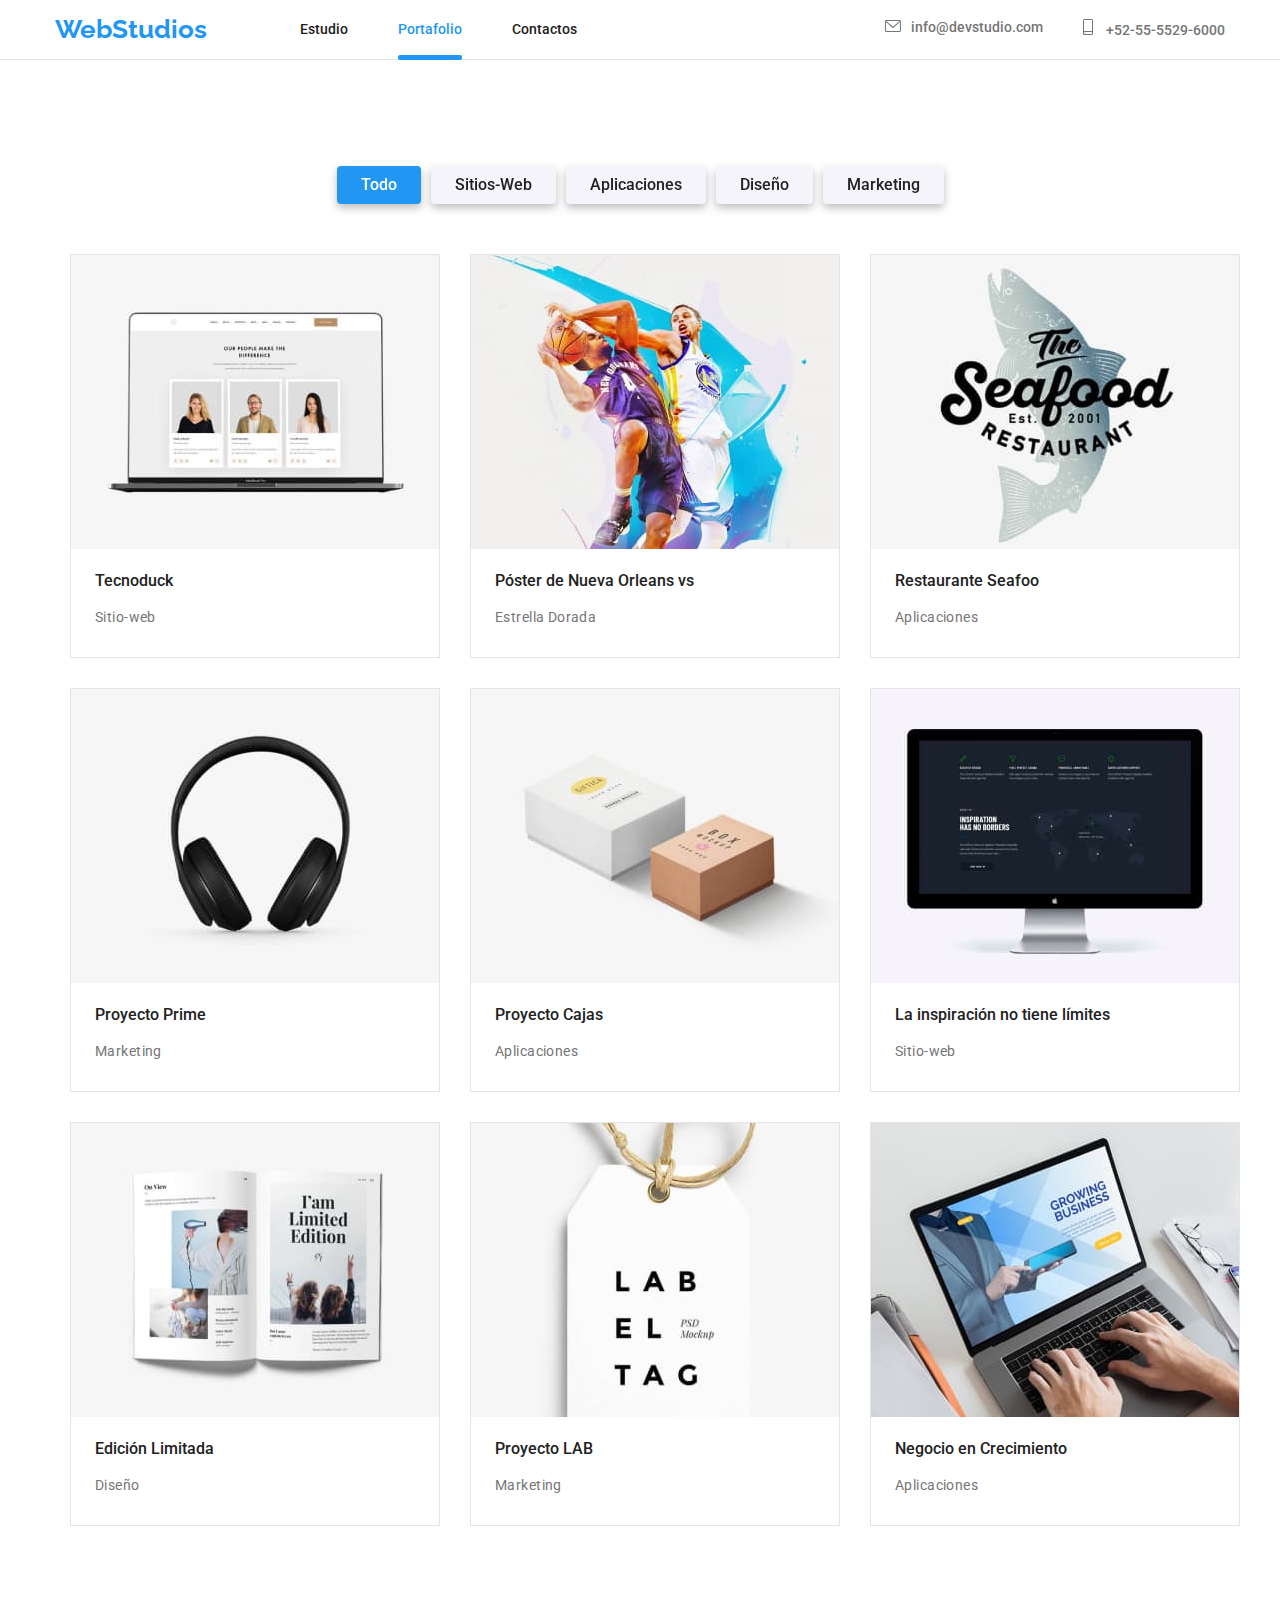
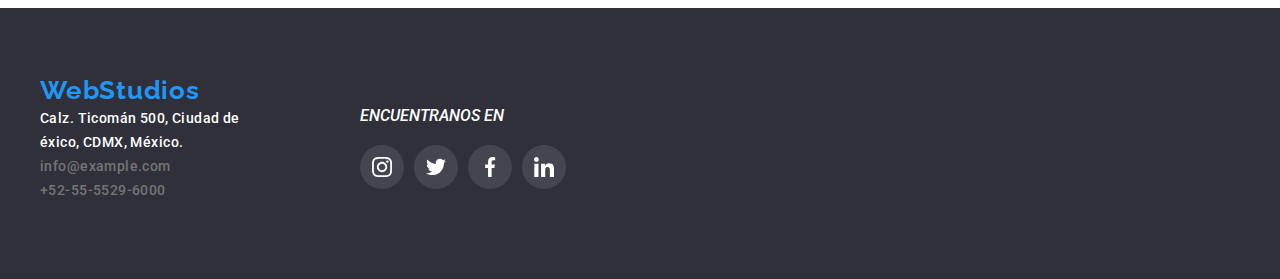
==== portafolio.html @ 00bbea26 "primera entrega de la tarea 6" ====
<!DOCTYPE html>
<html lang="en">
  <head>
    <meta charset="UTF-8" />
    <meta http-equiv="X-UA-Compatible" content="IE=edge" />
    <meta name="viewport" content="width=device-width, initial-scale=1.0" />
    <title>portafolio</title>
    <link
      rel="stylesheet"
      href="https://cdnjs.cloudflare.com/ajax/libs/modern-normalize/1.0.0/modern-normalize.min.css"
    />
    <link rel="stylesheet" href="css/styles.css" />
    <link rel="preconnect" href="https://fonts.googleapis.com" />
    <link rel="preconnect" href="https://fonts.gstatic.com" crossorigin />
    <link
      href="https://fonts.googleapis.com/css2?family=Raleway:wght@700&family=Roboto:wght@400;500;700;900&display=swap"
      rel="stylesheet"
    />
  </head>

  <body>
    <!-- header -->
    <header class="list-header">
      <!-- site nav -->
      <div class="container list-header">
        <nav class="site-nav">
          <a class="logo-webstudios" href="index.html">WebStudios</a>
          <ul class="list-nav">
            <li><a class="nav" href="./index.html">Estudio</a></li>
            <li>
              <a class="nav active underlined" href="./portafolio.html"
                >Portafolio</a
              >
            </li>
            <li><a class="nav" href="#">Contactos</a></li>
          </ul>
        </nav>
        <ul class="list-info">
          <li>
            <a class="info" href="mailto:info@devstudio.com">
              <svg class="icon" xmlns="http://www.w3.org/2000/svg">
                <use href="./images/symbol-defs.svg#icon-sobre-1"></use>
              </svg>
              info@devstudio.com
            </a>
          </li>
          <li>
            <a class="info" href="tel:+52-55-5529-6000">
              <svg class="icon-phone" xmlns="http://www.w3.org/2000/svg">
                <use href="./images/symbol-defs.svg#icon-telefono-1"></use>
              </svg>
              +52-55-5529-6000
            </a>
          </li>
        </ul>
      </div>
    </header>
    <!-- Filtro de la pagina -->
    <main>
      <section class="container cards">
        <div class="content-button-cards">
          <ul class="content-button">
            <li class="filter">
              <button class="btn-active" type="button">Todo</button>
            </li>
            <li class="filter"><button type="button">Sitios-Web</button></li>
            <li class="filter"><button type="button">Aplicaciones</button></li>
            <li class="filter"><button type="button">Diseño</button></li>
            <li class="filter"><button type="button">Marketing</button></li>
          </ul>
        </div>
        <!-- Grupo de elemnetos -->
        <div>
          <ul class="content-cards">
            <li class="project-cards">
              <div class="card-image">
                <img
                  src="images/cards1.jpg"
                  alt="chico con camisa vinotinto"
                  width="370"
                  height="294"
                />
                <div class="cards-emergent">
                  <p>
                    Tecnoduck es una plataforma de distribución de coronavirus
                    de última generación. Las compañías usan esta plataforma
                    para el espionaje digital y los ataques a los servidores
                    seguros de la competencia.
                  </p>
                </div>
              </div>
              <div class="name-cards">
                <h3>Tecnoduck</h3>
                <p class="name-app">Sitio-web</p>
              </div>
            </li>
            <li class="project-cards">
              <div class="card-image">
                <img
                  src="images/cards2.jpg"
                  alt="chico con camisa azul"
                  width="370"
                  height="294"
                />
                <div class="cards-emergent">
                  <p>
                    Tecnoduck es una plataforma de distribución de coronavirus
                    de última generación. Las compañías usan esta plataforma
                    para el espionaje digital y los ataques a los servidores
                    seguros de la competencia.
                  </p>
                </div>
              </div>
              <div class="name-cards">
                <h3>Póster de Nueva Orleans vs</h3>
                <p class="name-app">Estrella Dorada</p>
              </div>
            </li>
            <li class="project-cards">
              <div class="card-image">
                <img
                  src="images/cards3.jpg"
                  alt="chico con camisa negra"
                  width="370"
                  height="294"
                />
                <div class="cards-emergent">
                  <p>
                    Tecnoduck es una plataforma de distribución de coronavirus
                    de última generación. Las compañías usan esta plataforma
                    para el espionaje digital y los ataques a los servidores
                    seguros de la competencia.
                  </p>
                </div>
              </div>
              <div class="name-cards">
                <h3>Restaurante Seafoo</h3>
                <p class="name-app">Aplicaciones</p>
              </div>
            </li>
            <li class="project-cards">
              <div class="card-image">
                <img
                  src="images/cards4.jpg"
                  alt="chico con camisa azul"
                  width="370"
                  height="294"
                />
                <div class="cards-emergent">
                  <p>
                    Tecnoduck es una plataforma de distribución de coronavirus
                    de última generación. Las compañías usan esta plataforma
                    para el espionaje digital y los ataques a los servidores
                    seguros de la competencia.
                  </p>
                </div>
              </div>
              <div class="name-cards">
                <h3>Proyecto Prime</h3>
                <p class="name-app">Marketing</p>
              </div>
            </li>
            <li class="project-cards">
              <div class="card-image">
                <img
                  src="images/cards5.jpg"
                  alt="chico con camisa azul"
                  width="370"
                  height="294"
                />
                <div class="cards-emergent">
                  <p>
                    Tecnoduck es una plataforma de distribución de coronavirus
                    de última generación. Las compañías usan esta plataforma
                    para el espionaje digital y los ataques a los servidores
                    seguros de la competencia.
                  </p>
                </div>
              </div>
              <div class="name-cards">
                <h3>Proyecto Cajas</h3>
                <p class="name-app">Aplicaciones</p>
              </div>
            </li>
            <li class="project-cards">
              <div class="card-image">
                <img
                  src="images/cards6.jpg"
                  alt="chico con camisa azul"
                  width="370"
                  height="294"
                />
                <div class="cards-emergent">
                  <p>
                    Tecnoduck es una plataforma de distribución de coronavirus
                    de última generación. Las compañías usan esta plataforma
                    para el espionaje digital y los ataques a los servidores
                    seguros de la competencia.
                  </p>
                </div>
              </div>
              <div class="name-cards">
                <h3>La inspiración no tiene límites</h3>
                <p class="name-app">Sitio-web</p>
              </div>
            </li>
            <li class="project-cards">
              <div class="card-image">
                <img
                  src="images/cards7.jpg"
                  alt="chico con camisa azul"
                  width="370"
                  height="294"
                />
                <div class="cards-emergent">
                  <p>
                    Tecnoduck es una plataforma de distribución de coronavirus
                    de última generación. Las compañías usan esta plataforma
                    para el espionaje digital y los ataques a los servidores
                    seguros de la competencia.
                  </p>
                </div>
              </div>
              <div class="name-cards">
                <h3>Edición Limitada</h3>
                <p class="name-app">Diseño</p>
              </div>
            </li>
            <li class="project-cards">
              <div class="card-image">
                <img
                  src="images/cards8.jpg"
                  alt="chico con camisa azul"
                  width="370"
                  height="294"
                />
                <div class="cards-emergent">
                  <p>
                    Tecnoduck es una plataforma de distribución de coronavirus
                    de última generación. Las compañías usan esta plataforma
                    para el espionaje digital y los ataques a los servidores
                    seguros de la competencia.
                  </p>
                </div>
              </div>
              <div class="name-cards">
                <h3>Proyecto LAB</h3>
                <p class="name-app">Marketing</p>
              </div>
            </li>
            <li class="project-cards">
              <div class="card-image">
                <img
                  src="images/cards9.jpg"
                  alt="chico con camisa azul"
                  width="370"
                  height="294"
                />
                <div class="cards-emergent">
                  <p>
                    Tecnoduck es una plataforma de distribución de coronavirus
                    de última generación. Las compañías usan esta plataforma
                    para el espionaje digital y los ataques a los servidores
                    seguros de la competencia.
                  </p>
                </div>
              </div>
              <div class="name-cards">
                <h3>Negocio en Crecimiento</h3>
                <p class="name-app">Aplicaciones</p>
              </div>
            </li>
          </ul>
        </div>
      </section>
    </main>
    <!-- Footer -->
    <footer class="background-footer">
      <div class="container footer-info">
        <h2><a class="logo-webstudios-footer" href="#">WebStudios</a></h2>
        <address>
          <div class="content-footer">
            <ul>
              <li>
                <a
                  class="description"
                  href="https://www.google.com/maps/place/Calz.+Ticom%C3%A1n+500,+La+Laguna+Ticoman,+Gustavo+A.+Madero,+07340+Ciudad+de+M%C3%A9xico,+CDMX,+M%C3%A9xico/@19.5093082,-99.1322997,16.51z/data=!4m5!3m4!1s0x85d1f9c66374d1dd:0x72c74207e8767392!8m2!3d19.5102022!4d-99.1324912"
                  target="_blank"
                  rel="noreferrer noopener nofollow"
                  >Calz. Ticomán 500, Ciudad de <br />
                  éxico, CDMX, México.</a
                >
              </li>
              <li>
                <a class="description-info" href="malito:info@example.com"
                  >info@example.com</a
                >
              </li>
              <li>
                <a class="description-info" href="tel:+52-55-5529-6000"
                  >+52-55-5529-6000</a
                >
              </li>
            </ul>
            <address>
              <div class="encuentranos"><h3>ENCUENTRANOS EN</h3></div>
              <div class="content-redes">
                <svg
                  class="redes-footer"
                  href="#"
                  xmlns="http://www.w3.org/2000/svg"
                >
                  <use href="./images/symbol-defs.svg#icon-elipse-0"></use>
                </svg>
                <svg
                  class="redes-footer"
                  href="#"
                  xmlns="http://www.w3.org/2000/svg"
                >
                  <use href="./images/symbol-defs.svg#icon-elipse-1"></use>
                </svg>
                <svg
                  class="redes-footer"
                  href="#"
                  xmlns="http://www.w3.org/2000/svg"
                >
                  <use href="./images/symbol-defs.svg#icon-elipse-2"></use>
                </svg>
                <svg
                  class="redes-footer"
                  href="#"
                  xmlns="http://www.w3.org/2000/svg"
                >
                  <use href="./images/symbol-defs.svg#icon-elipse-3"></use>
                </svg>
              </div>
            </address>
          </div>
        </address>
      </div>
    </footer>
  </body>
</html>
---- css/styles.css ----
* h1 {
  font-weight: 900;
  font-size: 44px;
  line-height: 1.3;
}

h2 {
  font-weight: 700;
  font-size: 36px;
  line-height: 1.1;
}

h3 {
  font-weight: 500;
  font-size: 16px;
  line-height: 1.1;
}

li {
  list-style: none;
}

:root {
  --color-azul: #2196f3;
  --color-gris: #757575;
  --color-blanco: #ffffff;
  --color-azul-oscuro: #2f303a;
  --color-negro: #212121;
  --color-gris-claro: #f5f4fa;
  --color-gris-header: #e5e5e5;
  --color-gris-medio: #afb1b8;
  --color-rgba: rgba(255, 255, 255, 0.1);
  --text-decoracion: none;
}

h1,
h2,
h3,
h4,
h5,
h6,
ul,
li {
  margin: 0;
  padding: 0;
}

/* -------Estudio------- */

body {
  font-family: "Roboto", "Raleway", sans-serif;
  color: var(--color-negro);
  font-weight: 400;
  font-size: 14px;
}

/* header */

header ul li a {
  color: var(--color-negro);
  text-decoration: var(--text-decoracion);
}

.container {
  width: 1200px;
  padding-left: 15px;
  padding-right: 15px;
  margin: 0 auto;
}

.logo-webstudios {
  font-weight: 700;
  font-size: 26px;
  line-height: 1.1;
  font-family: raleway;
  color: var(--color-azul);
  text-decoration: var(--text-decoracion);
}

.logo-webstudios:hover {
  filter: drop-shadow(0px 4px 4px rgba(31, 100, 218, 0.534));
}

/* site nav  */

.list-header {
  display: flex;
  flex-direction: row;
  justify-content: space-between;
  align-items: center;
  height: 60px;
  border-bottom: 1px solid var(--color-gris-header);
}

.list-nav {
  display: flex;
  flex-direction: row;
  gap: 50px;
}

.list-info {
  display: flex;
  flex-direction: row;
  justify-content: flex-end;
  gap: 30px;
}

.list-info:hover {
  stroke: var(--color-azul);
}

.site-nav {
  display: flex;
  align-items: center;
  gap: 93px;
}

.icon {
  fill: var(--color-gris);
  width: 30px;
  height: 12px;
}

.icon-phone {
  fill: var(--color-gris);
  width: 30px;
  height: 16px;
}

.advantages {
  padding-top: 30px;
}

.backgroud-advantages {
  width: 70px;
  height: 70px;
  left: 306px;
  top: 794px;
}

.content-advantages {
  background: var(--color-gris-claro);
  width: 270px;
  height: 120px;
  left: 206px;
  top: 769px;
  display: flex;
  justify-content: center;
  align-items: center;
}

.active {
  color: var(--color-azul);
}

a {
  position: relative;
  font-weight: 500;
  line-height: 1.1;
}

a.nav:focus {
  stroke: var(--color-azul);
}

a:hover {
  color: var(--color-azul);
}

.info {
  color: var(--color-gris);
}

a.nav.active.underlined::after {
  content: "";
  display: block;
  width: 100%;
  height: 5px;
  top: 34px;
  position: absolute;
  background-color: var(--color-azul);
  border-radius: 2px;
}

/* section title */

.title {
  justify-content: center;
  color: var(--color-blanco);
  letter-spacing: 0.06em;
  text-align: center;
}

.title-background {
  background-image: linear-gradient(to bottom, #2f303a66, #2f303a66),
  url(../images/picture-background.jpg);
  background-repeat: no-repeat;
  background-position: center;
  height: 600px;
  left: 448px;
  top: 280px;
  top: 80px;
  display: flex;
  flex-direction: column;
  justify-content: center;
  align-items: center;
  background-color: var(--color-azul-oscuro);
  gap: 20px;
}

button.service-request {
  font-family: roboto;
  font-weight: 500;
  font-size: 16px;
  line-height: 1.6;
  padding: 10px;
  border: none;
  border-radius: 4px;
  cursor: pointer;
  color: var(--color-blanco);
  background: var(--color-azul);
}

.service-request {
  display: flex;
  justify-content: center;
  align-items: center;
  font-weight: 700;
  font-size: 16px;
  line-height: 1.8;
  letter-spacing: 0.06em;
  color: var(--color-blanco);
  background: var(--color-azul);
}

button.service-request:hover {
  font-size: 17px;
  color: var(--color-blanco);
}

.modal {
  position: absolute;
  width: 528px;
  height: 581px;
  background: #ffffff;
  border-radius: 4px;
  top: 50%;
  padding: 40px;
  left: 50%;
  transform: translate(-50%, -50%);
  padding-top: 43px;
}

.close-modal {
  position: absolute;
  top: 8px;
  right: 8px;
  width: 30px;
  height: 30px;
  color: var(--color-gris-medio);
  filter: drop-shadow(0px 4px 4px rgba(0, 0, 0, 0.25));
}

.close-modal:hover {
  fill: var(--color-azul);
}

.title-modal {
  display: flex;
  font-size: 20px;
  justify-content: center;
  letter-spacing: 0.03em;
}

.input-modal {
  display: block;
  outline: none;
  width: 100%;
  height: 40px;
  box-shadow: 0px 1px 3px rgba(0, 0, 0, 0.12), 0px 1px 1px rgba(0, 0, 0, 0.14), 0px 2px 1px rgba(0, 0, 0, 0.2);
  border-radius: 4px;
  padding-left: 42px;
  border: 1px solid rgba(33, 33, 33, 0.2);
}

.input-modal:focus, .input-modal:hover {
  border: 1px solid #2196F3
}

.description-input {
  font-style: normal;
  font-weight: 400;
  font-size: 12px;
  line-height: 14px;
  letter-spacing: 0.01em;
  color: #757575;
  margin: 0px;
  padding-bottom: 4px;
  padding-top: 11px;
}

.position-input {
  position: relative;
}

.persona-negra-svg {
  position: absolute;
  top: 11px;
  left: 12px;
  width: 18px;
  height: 18px;
}

.input-modal:hover + .persona-negra-svg,
.input-modal:focus + .persona-negra-svg {
  fill: var(--color-azul);
}

.textarea-modal {
  width: 100%;
  outline: none;
  border: 1px solid rgba(33, 33, 33, 0.2);
  padding: 12px 12px 16px 16px;
  box-shadow: 0px 1px 3px rgba(0, 0, 0, 0.12), 0px 1px 1px rgba(0, 0, 0, 0.14), 0px 2px 1px rgba(0, 0, 0, 0.2);
  border-radius: 4px;
}

.checkbox-modal {
  font-size: 14px;
  letter-spacing: 0.03em;
  color: #757575;
  line-height: 1.7;
  padding-top: 20px; 
  padding-left: 30px;
  padding-bottom: 15px;
}

.check-input {
  width: 16px;
  height: 15px;
  margin-left: -20px;
  
}

.send-form {
  display: flex;
  flex-direction: row;
  justify-content: center;
}

.button-enviar {
  position: relative;
  width: 200px;
  height: 50px;
  border-radius: 4px;
  border: none;
  background-color: #2196F3;
  color: #fff;
  text-decoration: none;
  cursor: pointer;
}


.backdrop {
  position: fixed;
  top: 0;
  left: 0;
  width: 100vw;
  height: 100vh;
  background-color: rgba(0, 0, 0, 0.5);
  z-index: 1;
  opacity: 1;
  visibility: visible;
  box-shadow: 0px 1px 3px rgba(0, 0, 0, 0.12), 0px 1px 1px rgba(0, 0, 0, 0.14),
    0px 2px 1px rgba(0, 0, 0, 0.2);
  border-radius: 4px;
}


.is-hidden {
  visibility: hidden;
  opacity: 0;
  pointer-events: none;
  transition-property: all;
}

/* previous requirements */

.details-description {
  width: 270px;
  height: 75px;
  left: 206px;
  top: 945px;
  line-height: 1.7;
  color: (--color-gris);
}

.sub-title {
  padding-top: 94px;
  padding-bottom: 50px;
  display: flex;
  justify-content: center;
}

.task-description {
  display: flex;
  flex-direction: row;
  padding-top: 82px;
  gap: 30px;
}

.backgroud-advantages {
  width: 70px;
  height: 70px;
  left: 306px;
  top: 79px;
  letter-spacing: 0.03em;
  gap: 30px;
}

.content-sub-title {
  display: flex;
  flex-direction: row;
  justify-content: center;
  padding-bottom: 93px;
  gap: 40px;
}

.first-images {
  position: relative;
}

.footer-de-images {
  position: absolute;
  bottom: 1%;
  width: 373px;
  height: 70px;
  display: flex;
  justify-content: center;
  align-items: center;
  font-weight: 700;
  color: var(--color-blanco);
  letter-spacing: 0.03em;
  background: rgba(47, 48, 58, 0.8);
}

/* teachers */

.work-team {
  background: var(--color-gris-claro);
}

.cards-teachers {
  padding-bottom: 94px;
}

li.teachers {
  background: #ffffff;
  box-shadow: 0px 1px 3px rgba(0, 0, 0, 0.12), 0px 1px 1px rgba(0, 0, 0, 0.14),
    0px 2px 1px rgba(0, 0, 0, 0.2);
  border-radius: 0px 0px 4px 4px;
}

li.teachers:hover {
  filter: drop-shadow(0px 4px 4px rgba(0, 0, 0, 0.25));
}

.team {
  display: flex;
  justify-content: center;
  gap: 37px;
}

.name-teachers {
  text-align: center;
  letter-spacing: 0.03em;
  padding-top: 30px;
  padding-bottom: 10px;
  margin: 0px;
}

.content-redes {
  display: flex;
  justify-content: center;
  padding-bottom: 30px;
  gap: 10px;
}

.redes:hover {
  color: var(--color-blanco);
  fill: var(--color-azul);
}

.redes {
  width: 44px;
  height: 44px;
  color: var(--color-gris-medio);
  fill: var(--color-blanco);
}

.sub-title-customers {
  padding-top: 59px;
  padding-bottom: 44px;
  display: flex;
  justify-content: center;
}

.content-customers {
  padding-bottom: 151px;
  display: flex;
  fill: var(--color-gris-medio);
  gap: 30px;
}

.customers {
  width: 170px;
  height: 81px;
  left: 1015px;
  top: 2447px;
  filter: drop-shadow(0px 4px 4px rgba(0, 0, 0, 0.25));
  border: 2px solid;
  border-radius: 4px;
  border-color: var(--color-gris-medio);
}

.customers:hover {
  border-color: var(--color-azul);
  fill: var(--color-azul);
}

.subtitles-p {
  text-align: center;
  letter-spacing: 0.03em;
  padding-bottom: 30px;
  margin: 0px;
  color: var(--color-gris);
}
/* -------Portafolio-------*/

/* Filtro de la pagina */

li button {
  font-family: roboto;
  font-weight: 500;
  font-size: 16px;
  padding: 6px 24px 6px 24px;
  line-height: 1.6;
  border: none;
  border-radius: 4px;
  cursor: pointer;
  color: var(--color-negro);
  background: var(--color-gris-claro);
  filter: drop-shadow(0px 4px 4px rgba(0, 0, 0, 0.25));
}

.content-button {
  margin-bottom: 50px;
  display: flex;
  line-height: 1.6;
  gap: 10px;
}

li button:focus {
  background: var(--color-azul);
  color: var(--color-blanco);
}

li button:hover {
  transition: background-color 0.5s;
  color: var(--color-blanco);
  background: var(--color-azul);
}

.btn-active {
  background-color: var(--color-azul);
  color: var(--color-blanco);
}

/* cards */

.cards {
  margin-top: 106px;
  display: flex;
  justify-content: center;
  flex-wrap: wrap;
  align-items: center;
}

.content-cards {
  padding-bottom: 82px;
  display: flex;
  justify-content: center;
  flex-wrap: wrap;
  gap: 30px;
}

.project-cards {
  position: relative;
  overflow: hidden;
  width: 370px;
  height: 404px;
  left: 15px;
  border: 1px solid var(--color-gris-header);
  cursor: pointer;
}

.card-image {
  position: relative;
  overflow: hidden;
}

.project-cards:hover .cards-emergent {
  transform: translateY(0%);
}

.cards-emergent {
  position: absolute;
  top: 0;
  width: 370px;
  height: 294px;
  font-weight: 400;
  font-size: 18px;
  line-height: 1.5;
  background: rgba(33, 150, 243, 0.9);
  letter-spacing: 0.03em;
  color: var(--color-blanco);
  padding: 63px 24px;
  transform: translateY(103%);
  transition: transform 250ms ease;
  transition-timing-function: cubic-bazier(0.4, 0, 0.2, 1);
}

.name-cards {
  padding: 20px 24px 20px 24px;
}

.name-app {
  margin: 0px;
  padding-top: 20px;
  letter-spacing: 0.03em;
  color: var(--color-gris);
}

li.project-cards:hover {
  box-shadow: 0px 1px 1px rgba(0, 0, 0, 0.12), 0px 4px 4px rgba(0, 0, 0, 0.06),
    1px 4px 6px rgba(0, 0, 0, 0.16);
}

/* others */

.background-footer {
  display: flex;
  flex-direction: column;
  background: var(--color-azul-oscuro);
}

.footer-info {
  padding: 0px;
  padding-top: 60px;
  padding-bottom: 60px;
}

.logo-webstudios-footer {
  font-weight: 700;
  font-size: 26px;
  line-height: 1.1;
  font-family: raleway;
  color: var(--color-azul);
  text-decoration: var(--text-decoracion);
  letter-spacing: 0.03em;
}

.description {
  font-style: normal;
  line-height: 1.7;
  letter-spacing: 0.03em;
  color: var(--color-blanco);
  text-decoration: var(--text-decoracion);
}

.description-info {
  font-style: normal;
  line-height: 1.7;
  letter-spacing: 0.03em;
  color: var(--color-gris);
  text-decoration: var(--text-decoracion);
}

.content-redes-footer {
  display: flex;
  justify-content: center;
  padding-left: 100px;
}

.encuentranos {
  display: flex;
  padding-bottom: 20px;
}

.content-footer {
  color: var(--color-blanco);
  display: flex;
  gap: 120px;
}

.redes-footer {
  width: 44px;
  height: 44px;
  fill: var(--color-rgba);
}

.redes-footer:hover {
  fill: var(--color-azul);
}
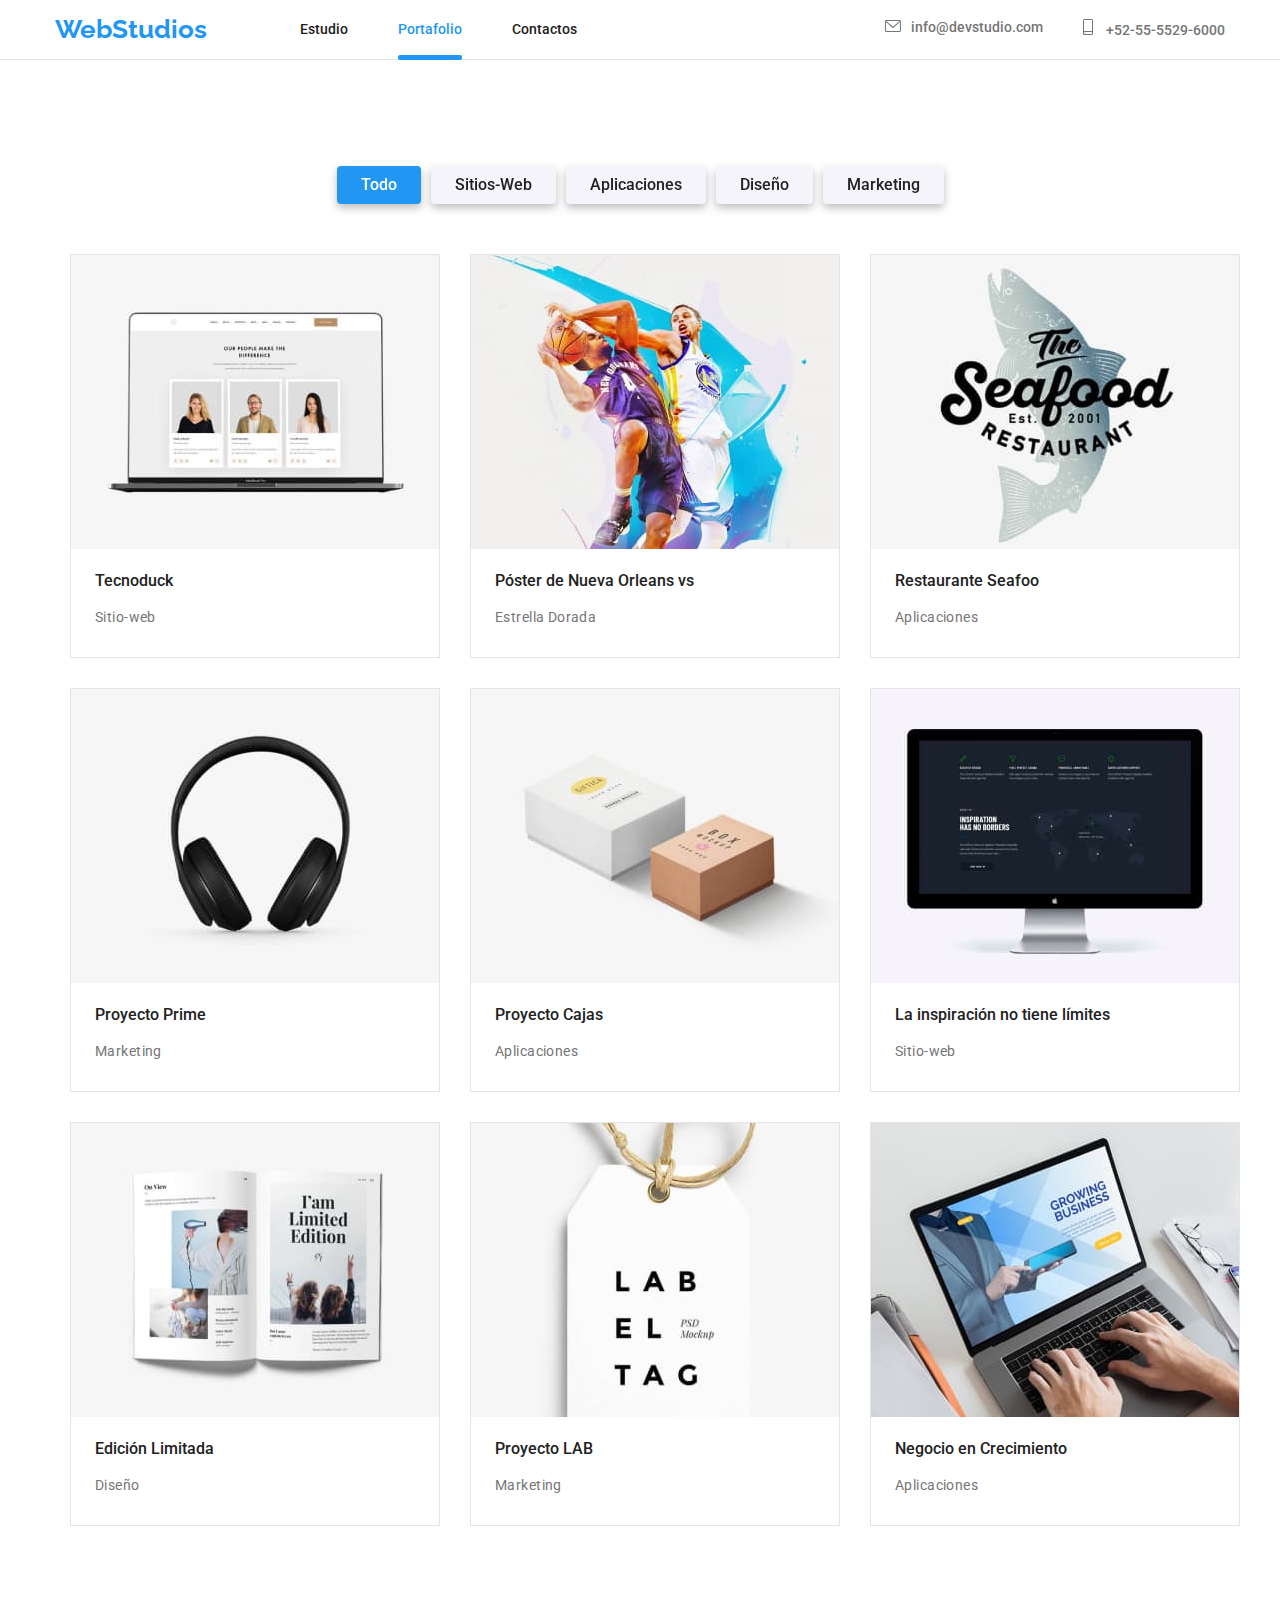
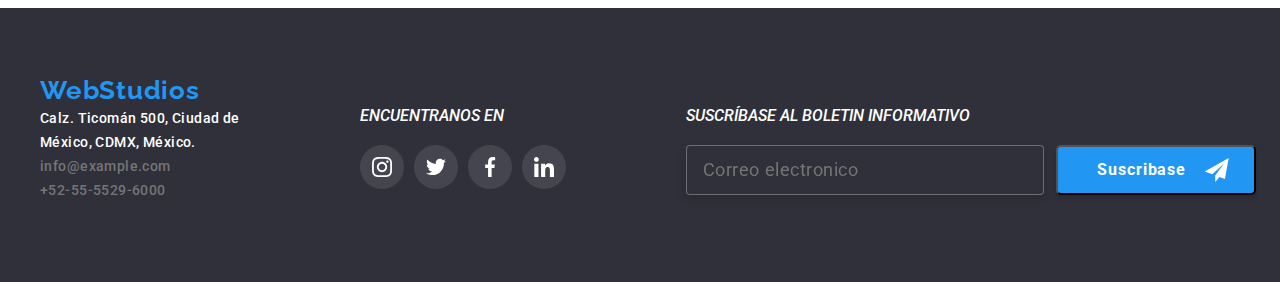
==== commit 3708fa46: "entrega de la tarea 6" ====
--- a/portafolio.html
+++ b/portafolio.html
@@ -287,8 +287,8 @@
                   href="https://www.google.com/maps/place/Calz.+Ticom%C3%A1n+500,+La+Laguna+Ticoman,+Gustavo+A.+Madero,+07340+Ciudad+de+M%C3%A9xico,+CDMX,+M%C3%A9xico/@19.5093082,-99.1322997,16.51z/data=!4m5!3m4!1s0x85d1f9c66374d1dd:0x72c74207e8767392!8m2!3d19.5102022!4d-99.1324912"
                   target="_blank"
                   rel="noreferrer noopener nofollow"
-                  >Calz. Ticomán 500, Ciudad de <br />
-                  éxico, CDMX, México.</a
+                  >Calz. Ticomán 500, Ciudad de <br>
+                  México, CDMX, México.</a
                 >
               </li>
               <li>
@@ -302,39 +302,56 @@
                 >
               </li>
             </ul>
-            <address>
+            <section>
               <div class="encuentranos"><h3>ENCUENTRANOS EN</h3></div>
-              <div class="content-redes">
-                <svg
-                  class="redes-footer"
-                  href="#"
-                  xmlns="http://www.w3.org/2000/svg"
-                >
-                  <use href="./images/symbol-defs.svg#icon-elipse-0"></use>
+              <ul class="content-redes">
+                <li>
+                  <svg
+                    class="redes-footer"
+                    href="#"
+                    xmlns="http://www.w3.org/2000/svg"
+                  >
+                    <use href="./images/symbol-defs.svg#icon-elipse-0"></use>
+                  </svg>
+                </li>
+                <li>
+                  <svg
+                    class="redes-footer"
+                    href="#"
+                    xmlns="http://www.w3.org/2000/svg"
+                  >
+                    <use href="./images/symbol-defs.svg#icon-elipse-1"></use>
+                  </svg>
+                </li>
+                <li>
+                  <svg
+                    class="redes-footer"
+                    href="#"
+                    xmlns="http://www.w3.org/2000/svg"
+                  >
+                    <use href="./images/symbol-defs.svg#icon-elipse-2"></use>
+                  </svg>
+                </li>
+                <li>
+                  <svg
+                    class="redes-footer"
+                    href="#"
+                    xmlns="http://www.w3.org/2000/svg"
+                  >
+                    <use href="./images/symbol-defs.svg#icon-elipse-3"></use>
+                  </svg>
+                </li>
+              </ul>
+            </section>
+            <div class="content-suscribase">
+                <div class="boletin"><h3>SUSCRÍBASE AL BOLETIN INFORMATIVO</h3></div>
+                <input class="btn" type="email" name="email" id="email" placeholder="Correo electronico">
+                <button class="btn-suscribase">Suscribase
+                <svg class="footer-svg" xmlns="http://www.w3.org/2000/svg">
+                  <use href="./images/symbol-defs.svg#icon-enviar-cono"></use>
                 </svg>
-                <svg
-                  class="redes-footer"
-                  href="#"
-                  xmlns="http://www.w3.org/2000/svg"
-                >
-                  <use href="./images/symbol-defs.svg#icon-elipse-1"></use>
-                </svg>
-                <svg
-                  class="redes-footer"
-                  href="#"
-                  xmlns="http://www.w3.org/2000/svg"
-                >
-                  <use href="./images/symbol-defs.svg#icon-elipse-2"></use>
-                </svg>
-                <svg
-                  class="redes-footer"
-                  href="#"
-                  xmlns="http://www.w3.org/2000/svg"
-                >
-                  <use href="./images/symbol-defs.svg#icon-elipse-3"></use>
-                </svg>
-              </div>
-            </address>
+                </button>
+              </div>
           </div>
         </address>
       </div>
--- a/css/styles.css
+++ b/css/styles.css
@@ -354,8 +354,8 @@
   height: 50px;
   border-radius: 4px;
   border: none;
-  background-color: #2196F3;
-  color: #fff;
+  background-color: var(--color-azul);
+  color: var(--color-blanco);
   text-decoration: none;
   cursor: pointer;
 }
@@ -389,8 +389,6 @@
 .details-description {
   width: 270px;
   height: 75px;
-  left: 206px;
-  top: 945px;
   line-height: 1.7;
   color: (--color-gris);
 }
@@ -712,3 +710,48 @@
 .redes-footer:hover {
   fill: var(--color-azul);
 }
+
+
+.content-suscribase {
+  position: relative;
+}
+
+.boletin {
+  padding-bottom: 20px;
+}
+
+.footer-svg {
+  fill: #FFFFFF;
+  height:24px;
+}
+
+.btn {
+  width: 358px;
+  height: 50px;
+  border: 1px solid rgba(255, 255, 255, 0.3);
+  filter: drop-shadow(0px 4px 4px rgba(0, 0, 0, 0.15));
+  border-radius: 4px;
+  background-color: var(--color-azul-oscuro);
+  padding-left: 16px;
+  letter-spacing: 0.03em;
+  font-size: 18px;
+  position: absolute;
+}
+
+.btn-suscribase {
+  width: 200px;
+  height: 50px;
+  display: flex;
+  align-items: center;
+  padding-left: 39px;
+  letter-spacing: 0.06em;
+  font-weight: 700;
+  color: #FFFFFF;
+  background: #2196F3;
+  box-shadow: 0px 4px 4px rgba(0, 0, 0, 0.15);
+  border-radius: 5px;
+  font-size: 16px;
+  position: absolute;
+  left: 370px ;
+  cursor: pointer;
+}
